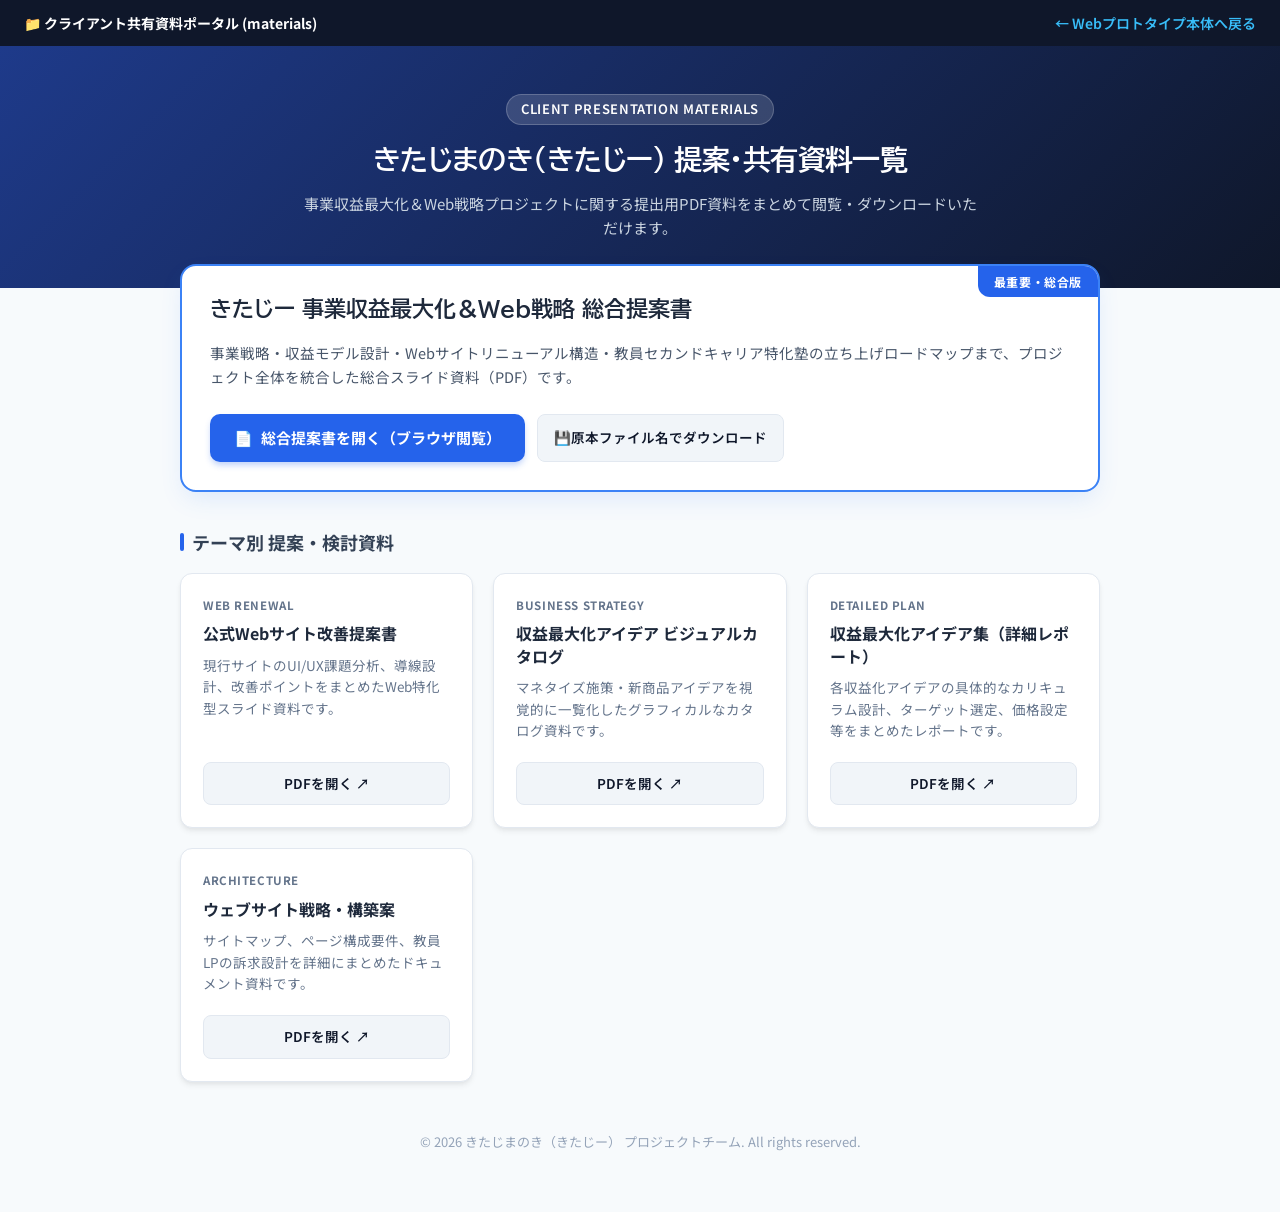
==== materials/index.html @ 417b7b91 "feat: materialsフォルダを新設し、総合提案書PDFおよび共有資料一覧ページを追加" ====
<!DOCTYPE html>
<html lang="ja">
<head>
    <meta charset="UTF-8">
    <meta name="viewport" content="width=device-width, initial-scale=1.0">
    <title>提案・共有資料一覧 | きたじまのき（きたじー）</title>
    <meta name="description" content="きたじまのき（きたじー）事業収益最大化＆Web戦略 提案資料一覧ページです。">
    <link rel="preconnect" href="https://fonts.googleapis.com">
    <link rel="preconnect" href="https://fonts.gstatic.com" crossorigin>
    <link href="https://fonts.googleapis.com/css2?family=BIZ+UDPGothic:wght@400;700&family=Inter:wght@400;600;700&family=Noto+Sans+JP:wght@400;500;700&display=swap" rel="stylesheet">
    <style>
        :root {
            --primary: #1a365d;
            --primary-accent: #2b6cb0;
            --accent-orange: #dd6b20;
            --bg-page: #f7fafc;
            --surface: #ffffff;
            --text-main: #2d3748;
            --text-muted: #718096;
            --border: #e2e8f0;
            --radius-md: 12px;
            --shadow: 0 4px 6px -1px rgba(0,0,0,0.07), 0 2px 4px -1px rgba(0,0,0,0.04);
            --shadow-hover: 0 10px 15px -3px rgba(0,0,0,0.1), 0 4px 6px -2px rgba(0,0,0,0.05);
        }

        * {
            box-sizing: border-box;
            margin: 0;
            padding: 0;
        }

        body {
            font-family: 'Noto Sans JP', 'Inter', sans-serif;
            background-color: var(--bg-page);
            color: var(--text-main);
            line-height: 1.6;
            padding-bottom: 60px;
        }

        /* 上部ナビバー */
        .top-bar {
            background: #0f172a;
            color: #fff;
            padding: 12px 24px;
            display: flex;
            justify-content: space-between;
            align-items: center;
            font-size: 14px;
        }
        .top-bar a {
            color: #38bdf8;
            text-decoration: none;
            font-weight: 600;
            transition: color 0.2s;
        }
        .top-bar a:hover {
            color: #bae6fd;
            text-decoration: underline;
        }

        /* ヘッダーエリア */
        .header {
            background: linear-gradient(135deg, #1e3a8a 0%, #0f172a 100%);
            color: white;
            padding: 48px 24px;
            text-align: center;
        }
        .header-badge {
            display: inline-block;
            background: rgba(255, 255, 255, 0.15);
            padding: 4px 14px;
            border-radius: 9999px;
            font-size: 13px;
            font-weight: 600;
            letter-spacing: 0.05em;
            margin-bottom: 12px;
            border: 1px solid rgba(255, 255, 255, 0.2);
        }
        .header h1 {
            font-size: 28px;
            font-weight: 800;
            letter-spacing: -0.02em;
            margin-bottom: 10px;
            font-family: 'BIZ UDPGothic', sans-serif;
        }
        .header p {
            color: #cbd5e1;
            font-size: 15px;
            max-width: 680px;
            margin: 0 auto;
        }

        /* メインコンテンツ */
        .container {
            max-width: 960px;
            margin: -24px auto 0;
            padding: 0 20px;
        }

        /* 注目のメイン資料カード */
        .featured-card {
            background: var(--surface);
            border-radius: 16px;
            border: 2px solid #3b82f6;
            padding: 28px;
            box-shadow: 0 10px 25px -5px rgba(59, 130, 246, 0.15);
            margin-bottom: 32px;
            position: relative;
            overflow: hidden;
        }
        .featured-badge {
            position: absolute;
            top: 0;
            right: 0;
            background: #2563eb;
            color: white;
            font-size: 12px;
            font-weight: 700;
            padding: 6px 16px;
            border-bottom-left-radius: 12px;
            letter-spacing: 0.05em;
        }
        .featured-content {
            display: flex;
            flex-direction: column;
            gap: 16px;
        }
        .featured-title {
            font-size: 22px;
            font-weight: 800;
            color: #1e293b;
            font-family: 'BIZ UDPGothic', sans-serif;
            line-height: 1.4;
        }
        .featured-desc {
            color: #475569;
            font-size: 14.5px;
            line-height: 1.7;
        }
        .btn-group {
            display: flex;
            gap: 12px;
            flex-wrap: wrap;
            margin-top: 8px;
        }
        .btn-primary {
            display: inline-flex;
            align-items: center;
            gap: 8px;
            background: #2563eb;
            color: white;
            padding: 12px 24px;
            border-radius: 10px;
            text-decoration: none;
            font-weight: 700;
            font-size: 15px;
            transition: all 0.2s;
            box-shadow: 0 4px 6px -1px rgba(37, 99, 235, 0.3);
        }
        .btn-primary:hover {
            background: #1d4ed8;
            transform: translateY(-1px);
            box-shadow: 0 6px 10px -1px rgba(37, 99, 235, 0.4);
        }

        /* セクション見出し */
        .section-title {
            font-size: 18px;
            font-weight: 700;
            color: #334155;
            margin: 36px 0 16px;
            display: flex;
            align-items: center;
            gap: 8px;
        }
        .section-title::before {
            content: '';
            display: inline-block;
            width: 4px;
            height: 18px;
            background: #2563eb;
            border-radius: 2px;
        }

        /* グリッドカード */
        .materials-grid {
            display: grid;
            grid-template-columns: repeat(auto-fill, minmax(280px, 1fr));
            gap: 20px;
        }
        .card {
            background: var(--surface);
            border-radius: var(--radius-md);
            border: 1px solid var(--border);
            padding: 22px;
            display: flex;
            flex-direction: column;
            justify-content: space-between;
            box-shadow: var(--shadow);
            transition: transform 0.2s, box-shadow 0.2s;
        }
        .card:hover {
            transform: translateY(-3px);
            box-shadow: var(--shadow-hover);
        }
        .card-tag {
            font-size: 11.5px;
            font-weight: 700;
            color: #64748b;
            text-transform: uppercase;
            letter-spacing: 0.05em;
            margin-bottom: 8px;
        }
        .card-title {
            font-size: 16px;
            font-weight: 700;
            color: #1e293b;
            margin-bottom: 10px;
            line-height: 1.4;
        }
        .card-desc {
            font-size: 13.5px;
            color: #64748b;
            line-height: 1.6;
            margin-bottom: 20px;
            flex-grow: 1;
        }
        .card-btn {
            display: inline-flex;
            justify-content: center;
            align-items: center;
            background: #f1f5f9;
            color: #0f172a;
            padding: 10px 16px;
            border-radius: 8px;
            text-decoration: none;
            font-weight: 600;
            font-size: 13.5px;
            border: 1px solid #e2e8f0;
            transition: all 0.2s;
        }
        .card-btn:hover {
            background: #e2e8f0;
            color: #000;
        }

        /* フッター */
        .footer {
            text-align: center;
            margin-top: 50px;
            color: #94a3b8;
            font-size: 13px;
        }

        @media (max-width: 640px) {
            .header h1 { font-size: 22px; }
            .featured-title { font-size: 18px; }
            .materials-grid { grid-template-columns: 1fr; }
        }
    </style>
</head>
<body>

    <!-- 最上部バー -->
    <div class="top-bar">
        <div>📁 <strong>クライアント共有資料ポータル (materials)</strong></div>
        <div>
            <a href="../index.html">← Webプロトタイプ本体へ戻る</a>
        </div>
    </div>

    <!-- ヘッダー -->
    <header class="header">
        <div class="header-badge">CLIENT PRESENTATION MATERIALS</div>
        <h1>きたじまのき（きたじー） 提案・共有資料一覧</h1>
        <p>事業収益最大化＆Web戦略プロジェクトに関する提出用PDF資料をまとめて閲覧・ダウンロードいただけます。</p>
    </header>

    <main class="container">

        <!-- 最重要：総合提案書 -->
        <section class="featured-card">
            <div class="featured-badge">最重要・総合版</div>
            <div class="featured-content">
                <h2 class="featured-title">きたじー 事業収益最大化＆Web戦略 総合提案書</h2>
                <p class="featured-desc">
                    事業戦略・収益モデル設計・Webサイトリニューアル構造・教員セカンドキャリア特化塾の立ち上げロードマップまで、プロジェクト全体を統合した総合スライド資料（PDF）です。
                </p>
                <div class="btn-group">
                    <a href="proposal.pdf" target="_blank" class="btn-primary">
                        <span>📄</span> 総合提案書を開く（ブラウザ閲覧）
                    </a>
                    <a href="きたじー_事業収益最大化＆Web戦略_総合提案書.pdf" download class="card-btn">
                        <span>💾</span> 原本ファイル名でダウンロード
                    </a>
                </div>
            </div>
        </section>

        <!-- 各テーマ別 提案資料 -->
        <h3 class="section-title">テーマ別 提案・検討資料</h3>
        <div class="materials-grid">

            <div class="card">
                <div>
                    <div class="card-tag">Web Renewal</div>
                    <h4 class="card-title">公式Webサイト改善提案書</h4>
                    <p class="card-desc">現行サイトのUI/UX課題分析、導線設計、改善ポイントをまとめたWeb特化型スライド資料です。</p>
                </div>
                <a href="きたじー_公式Webサイト改善提案書.pdf" target="_blank" class="card-btn">PDFを開く ↗</a>
            </div>

            <div class="card">
                <div>
                    <div class="card-tag">Business Strategy</div>
                    <h4 class="card-title">収益最大化アイデア ビジュアルカタログ</h4>
                    <p class="card-desc">マネタイズ施策・新商品アイデアを視覚的に一覧化したグラフィカルなカタログ資料です。</p>
                </div>
                <a href="きたじー_収益最大化アイデア_ビジュアルカタログ.pdf" target="_blank" class="card-btn">PDFを開く ↗</a>
            </div>

            <div class="card">
                <div>
                    <div class="card-tag">Detailed Plan</div>
                    <h4 class="card-title">収益最大化アイデア集（詳細レポート）</h4>
                    <p class="card-desc">各収益化アイデアの具体的なカリキュラム設計、ターゲット選定、価格設定等をまとめたレポートです。</p>
                </div>
                <a href="きたじー_収益最大化アイデア集.pdf" target="_blank" class="card-btn">PDFを開く ↗</a>
            </div>

            <div class="card">
                <div>
                    <div class="card-tag">Architecture</div>
                    <h4 class="card-title">ウェブサイト戦略・構築案</h4>
                    <p class="card-desc">サイトマップ、ページ構成要件、教員LPの訴求設計を詳細にまとめたドキュメント資料です。</p>
                </div>
                <a href="きたじー_ウェブサイト戦略・構築案.pdf" target="_blank" class="card-btn">PDFを開く ↗</a>
            </div>

        </div>

        <div class="footer">
            <p>© 2026 きたじまのき（きたじー） プロジェクトチーム. All rights reserved.</p>
        </div>

    </main>

</body>
</html>
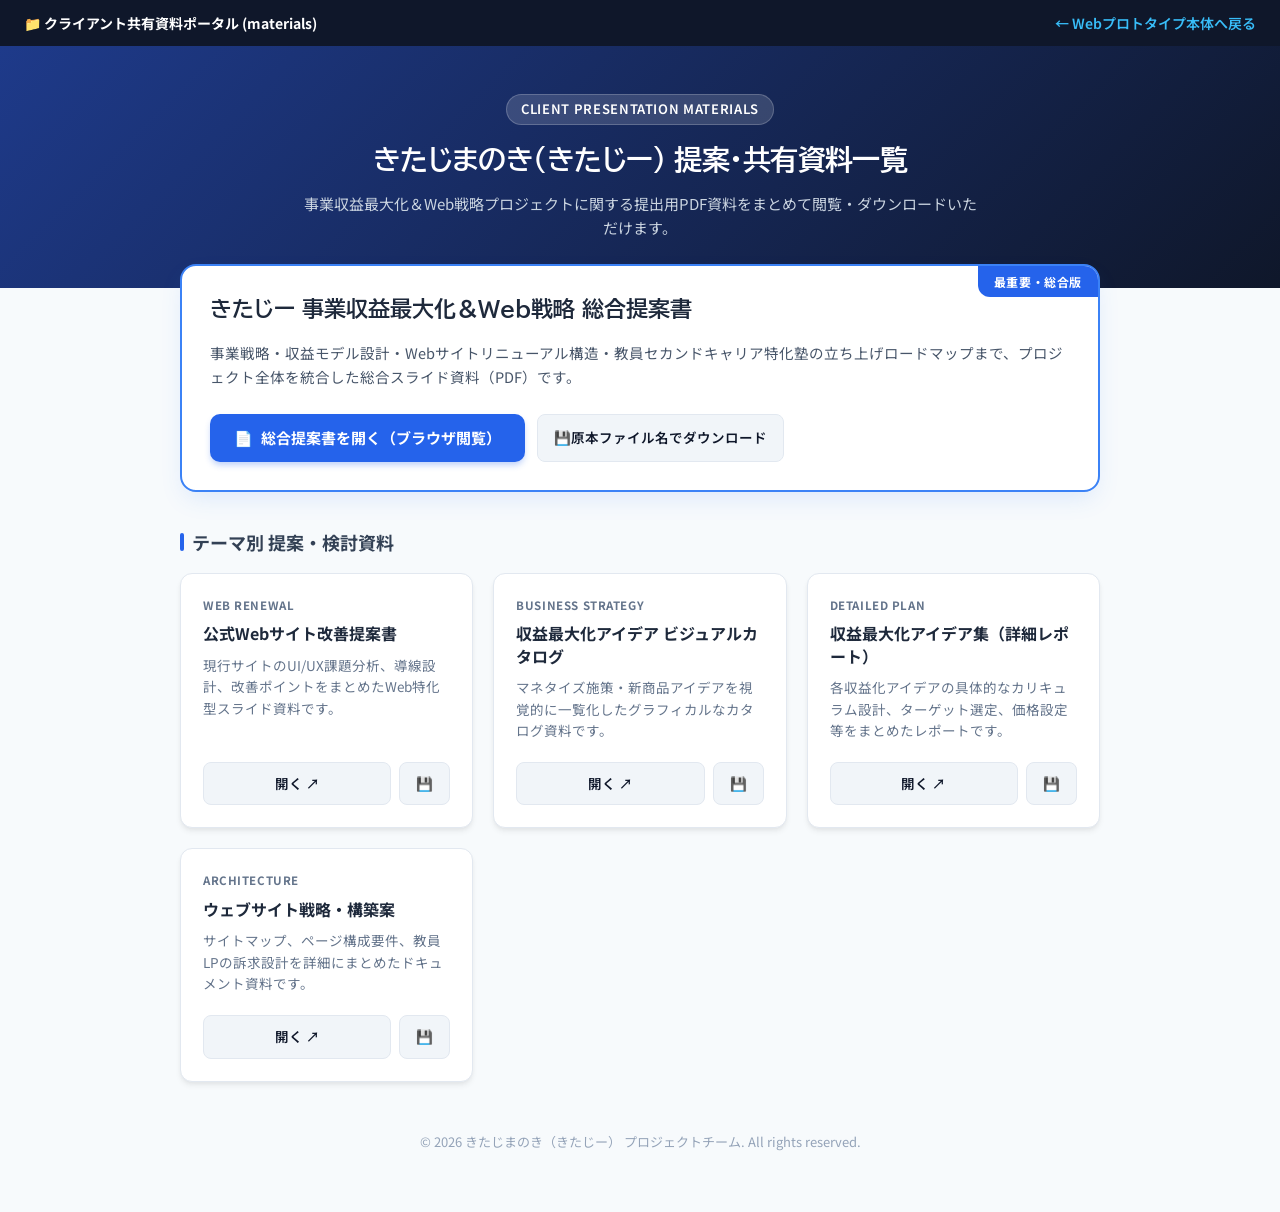
==== commit ff646d17: "feat: 01_完成成果物_PDFの全資料および各直リンクエイリアスをmaterialsに配備" ====
--- a/materials/index.html
+++ b/materials/index.html
@@ -307,7 +307,10 @@
                     <h4 class="card-title">公式Webサイト改善提案書</h4>
                     <p class="card-desc">現行サイトのUI/UX課題分析、導線設計、改善ポイントをまとめたWeb特化型スライド資料です。</p>
                 </div>
-                <a href="きたじー_公式Webサイト改善提案書.pdf" target="_blank" class="card-btn">PDFを開く ↗</a>
+                <div style="display:flex; gap:8px;">
+                    <a href="web_improvement.pdf" target="_blank" class="card-btn" style="flex:1;">開く ↗</a>
+                    <a href="きたじー_公式Webサイト改善提案書.pdf" download class="card-btn" title="原本ダウンロード">💾</a>
+                </div>
             </div>
 
             <div class="card">
@@ -316,7 +319,10 @@
                     <h4 class="card-title">収益最大化アイデア ビジュアルカタログ</h4>
                     <p class="card-desc">マネタイズ施策・新商品アイデアを視覚的に一覧化したグラフィカルなカタログ資料です。</p>
                 </div>
-                <a href="きたじー_収益最大化アイデア_ビジュアルカタログ.pdf" target="_blank" class="card-btn">PDFを開く ↗</a>
+                <div style="display:flex; gap:8px;">
+                    <a href="idea_catalog.pdf" target="_blank" class="card-btn" style="flex:1;">開く ↗</a>
+                    <a href="きたじー_収益最大化アイデア_ビジュアルカタログ.pdf" download class="card-btn" title="原本ダウンロード">💾</a>
+                </div>
             </div>
 
             <div class="card">
@@ -325,7 +331,10 @@
                     <h4 class="card-title">収益最大化アイデア集（詳細レポート）</h4>
                     <p class="card-desc">各収益化アイデアの具体的なカリキュラム設計、ターゲット選定、価格設定等をまとめたレポートです。</p>
                 </div>
-                <a href="きたじー_収益最大化アイデア集.pdf" target="_blank" class="card-btn">PDFを開く ↗</a>
+                <div style="display:flex; gap:8px;">
+                    <a href="idea_collection.pdf" target="_blank" class="card-btn" style="flex:1;">開く ↗</a>
+                    <a href="きたじー_収益最大化アイデア集.pdf" download class="card-btn" title="原本ダウンロード">💾</a>
+                </div>
             </div>
 
             <div class="card">
@@ -334,7 +343,10 @@
                     <h4 class="card-title">ウェブサイト戦略・構築案</h4>
                     <p class="card-desc">サイトマップ、ページ構成要件、教員LPの訴求設計を詳細にまとめたドキュメント資料です。</p>
                 </div>
-                <a href="きたじー_ウェブサイト戦略・構築案.pdf" target="_blank" class="card-btn">PDFを開く ↗</a>
+                <div style="display:flex; gap:8px;">
+                    <a href="web_strategy.pdf" target="_blank" class="card-btn" style="flex:1;">開く ↗</a>
+                    <a href="きたじー_ウェブサイト戦略・構築案.pdf" download class="card-btn" title="原本ダウンロード">💾</a>
+                </div>
             </div>
 
         </div>
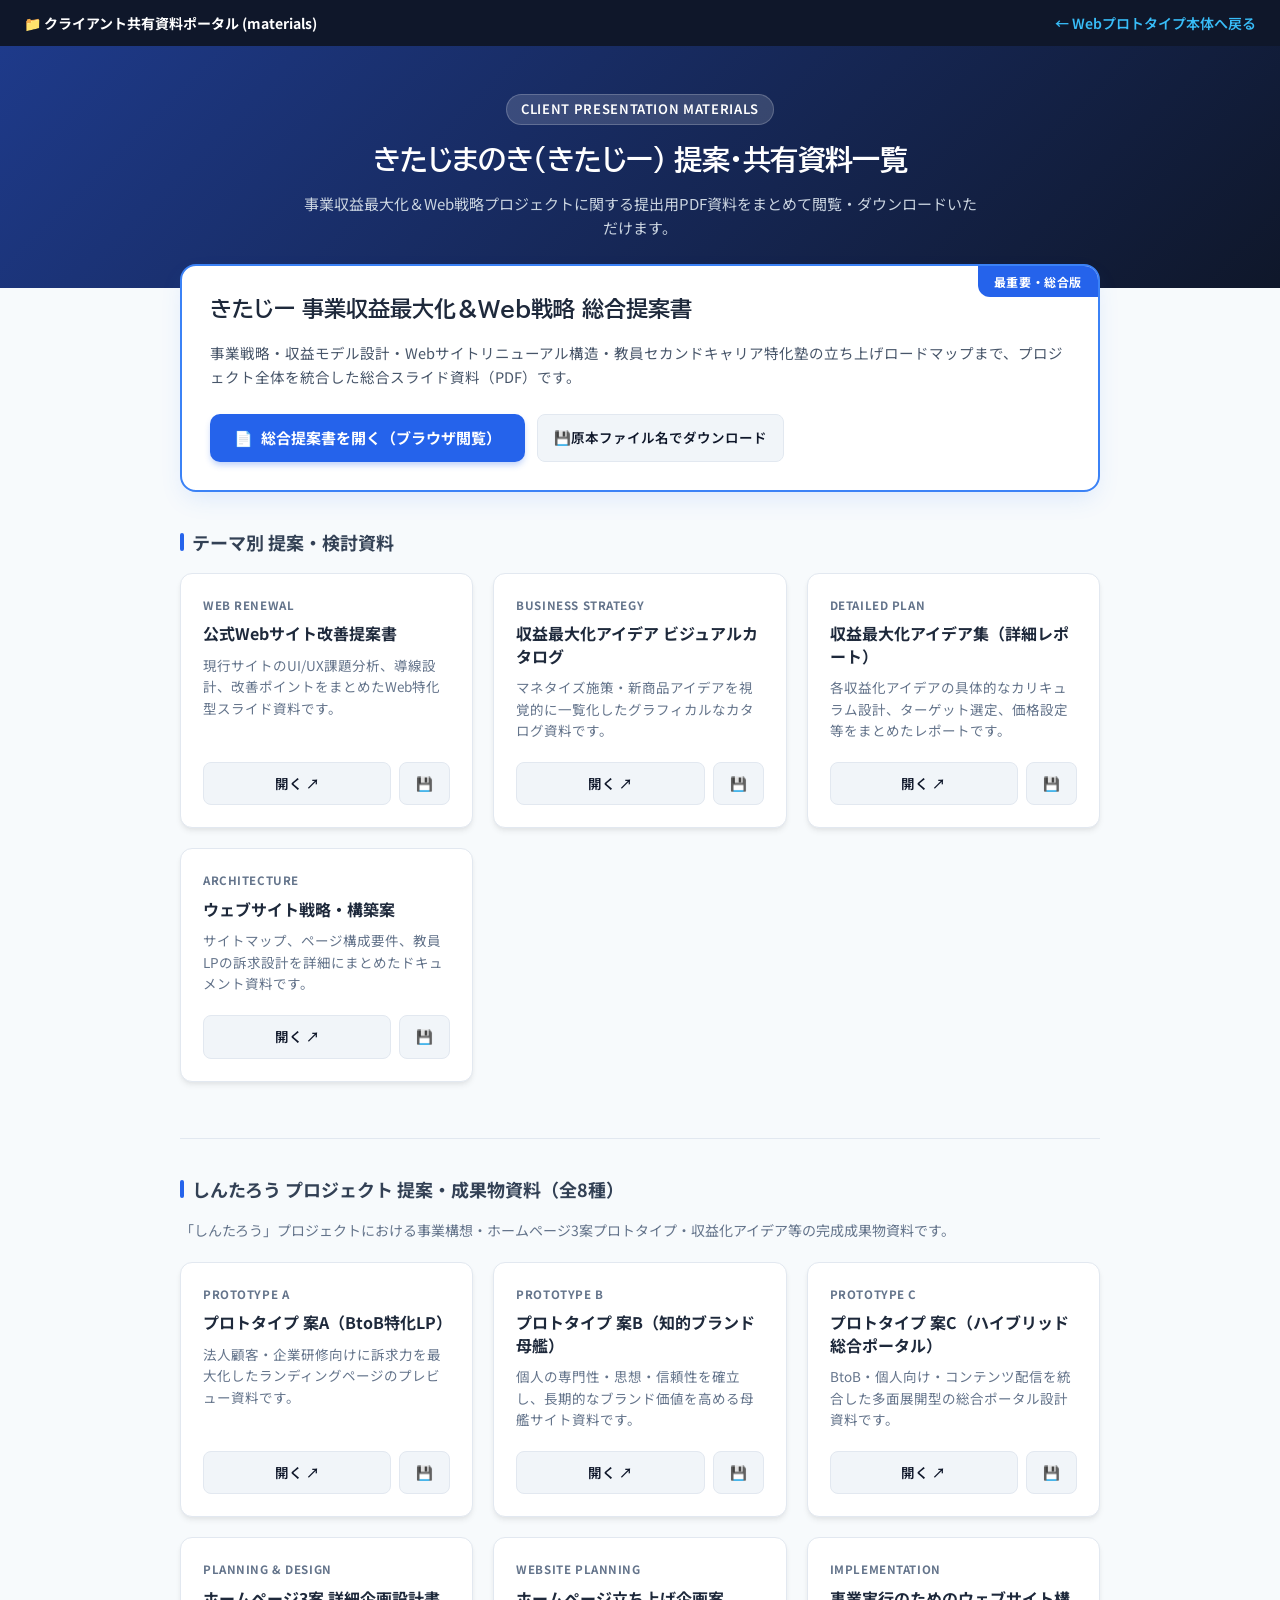
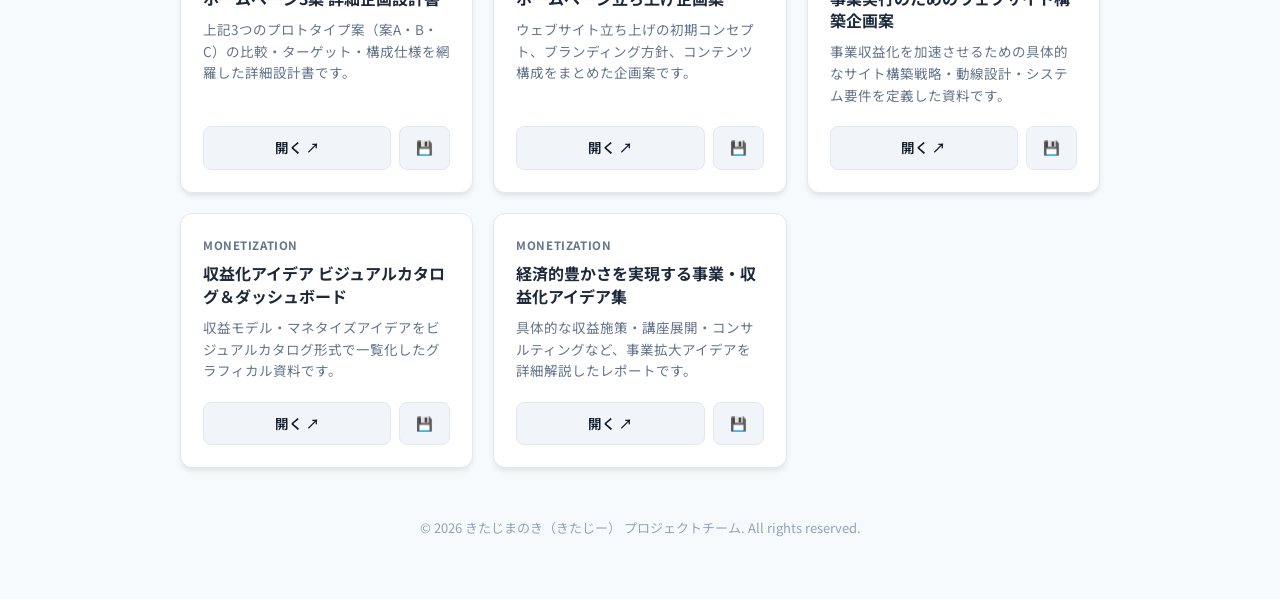
==== commit d7bcfc94: "feat: しんたろう様プロジェクト成果物PDF（全8種）をmaterials/shintaroに追加" ====
--- a/materials/index.html
+++ b/materials/index.html
@@ -351,6 +351,112 @@
 
         </div>
 
+        <!-- しんたろう プロジェクト資料セクション -->
+        <h3 class="section-title" style="margin-top:56px; border-top:1px solid #e2e8f0; padding-top:36px;">しんたろう プロジェクト 提案・成果物資料（全8種）</h3>
+        <p style="color:#64748b; font-size:14px; margin-bottom:20px;">
+            「しんたろう」プロジェクトにおける事業構想・ホームページ3案プロトタイプ・収益化アイデア等の完成成果物資料です。
+        </p>
+
+        <div class="materials-grid">
+
+            <div class="card">
+                <div>
+                    <div class="card-tag">Prototype A</div>
+                    <h4 class="card-title">プロトタイプ 案A（BtoB特化LP）</h4>
+                    <p class="card-desc">法人顧客・企業研修向けに訴求力を最大化したランディングページのプレビュー資料です。</p>
+                </div>
+                <div style="display:flex; gap:8px;">
+                    <a href="shintaro/proto_a_btob.pdf" target="_blank" class="card-btn" style="flex:1;">開く ↗</a>
+                    <a href="shintaro/プロトタイプ_案A_BtoB特化LP.pdf" download class="card-btn" title="原本ダウンロード">💾</a>
+                </div>
+            </div>
+
+            <div class="card">
+                <div>
+                    <div class="card-tag">Prototype B</div>
+                    <h4 class="card-title">プロトタイプ 案B（知的ブランド母艦）</h4>
+                    <p class="card-desc">個人の専門性・思想・信頼性を確立し、長期的なブランド価値を高める母艦サイト資料です。</p>
+                </div>
+                <div style="display:flex; gap:8px;">
+                    <a href="shintaro/proto_b_brand.pdf" target="_blank" class="card-btn" style="flex:1;">開く ↗</a>
+                    <a href="shintaro/プロトタイプ_案B_知的ブランド母艦.pdf" download class="card-btn" title="原本ダウンロード">💾</a>
+                </div>
+            </div>
+
+            <div class="card">
+                <div>
+                    <div class="card-tag">Prototype C</div>
+                    <h4 class="card-title">プロトタイプ 案C（ハイブリッド総合ポータル）</h4>
+                    <p class="card-desc">BtoB・個人向け・コンテンツ配信を統合した多面展開型の総合ポータル設計資料です。</p>
+                </div>
+                <div style="display:flex; gap:8px;">
+                    <a href="shintaro/proto_c_portal.pdf" target="_blank" class="card-btn" style="flex:1;">開く ↗</a>
+                    <a href="shintaro/プロトタイプ_案C_ハイブリッド総合ポータル.pdf" download class="card-btn" title="原本ダウンロード">💾</a>
+                </div>
+            </div>
+
+            <div class="card">
+                <div>
+                    <div class="card-tag">Planning & Design</div>
+                    <h4 class="card-title">ホームページ3案 詳細企画設計書</h4>
+                    <p class="card-desc">上記3つのプロトタイプ案（案A・B・C）の比較・ターゲット・構成仕様を網羅した詳細設計書です。</p>
+                </div>
+                <div style="display:flex; gap:8px;">
+                    <a href="shintaro/hp_3plans_detail.pdf" target="_blank" class="card-btn" style="flex:1;">開く ↗</a>
+                    <a href="shintaro/ホームページ3案_詳細企画設計書.pdf" download class="card-btn" title="原本ダウンロード">💾</a>
+                </div>
+            </div>
+
+            <div class="card">
+                <div>
+                    <div class="card-tag">Website Planning</div>
+                    <h4 class="card-title">ホームページ立ち上げ企画案</h4>
+                    <p class="card-desc">ウェブサイト立ち上げの初期コンセプト、ブランディング方針、コンテンツ構成をまとめた企画案です。</p>
+                </div>
+                <div style="display:flex; gap:8px;">
+                    <a href="shintaro/hp_launch_plan.pdf" target="_blank" class="card-btn" style="flex:1;">開く ↗</a>
+                    <a href="shintaro/ホームページ立ち上げ企画案.pdf" download class="card-btn" title="原本ダウンロード">💾</a>
+                </div>
+            </div>
+
+            <div class="card">
+                <div>
+                    <div class="card-tag">Implementation</div>
+                    <h4 class="card-title">事業実行のためのウェブサイト構築企画案</h4>
+                    <p class="card-desc">事業収益化を加速させるための具体的なサイト構築戦略・動線設計・システム要件を定義した資料です。</p>
+                </div>
+                <div style="display:flex; gap:8px;">
+                    <a href="shintaro/web_construction_plan.pdf" target="_blank" class="card-btn" style="flex:1;">開く ↗</a>
+                    <a href="shintaro/事業実行のためのウェブサイト構築企画案.pdf" download class="card-btn" title="原本ダウンロード">💾</a>
+                </div>
+            </div>
+
+            <div class="card">
+                <div>
+                    <div class="card-tag">Monetization</div>
+                    <h4 class="card-title">収益化アイデア ビジュアルカタログ＆ダッシュボード</h4>
+                    <p class="card-desc">収益モデル・マネタイズアイデアをビジュアルカタログ形式で一覧化したグラフィカル資料です。</p>
+                </div>
+                <div style="display:flex; gap:8px;">
+                    <a href="shintaro/monetize_catalog.pdf" target="_blank" class="card-btn" style="flex:1;">開く ↗</a>
+                    <a href="shintaro/収益化アイデア_ビジュアルカタログ＆ダッシュボード.pdf" download class="card-btn" title="原本ダウンロード">💾</a>
+                </div>
+            </div>
+
+            <div class="card">
+                <div>
+                    <div class="card-tag">Monetization</div>
+                    <h4 class="card-title">経済的豊かさを実現する事業・収益化アイデア集</h4>
+                    <p class="card-desc">具体的な収益施策・講座展開・コンサルティングなど、事業拡大アイデアを詳細解説したレポートです。</p>
+                </div>
+                <div style="display:flex; gap:8px;">
+                    <a href="shintaro/monetize_ideas.pdf" target="_blank" class="card-btn" style="flex:1;">開く ↗</a>
+                    <a href="shintaro/経済的豊かさを実現する事業・収益化アイデア集.pdf" download class="card-btn" title="原本ダウンロード">💾</a>
+                </div>
+            </div>
+
+        </div>
+
         <div class="footer">
             <p>© 2026 きたじまのき（きたじー） プロジェクトチーム. All rights reserved.</p>
         </div>
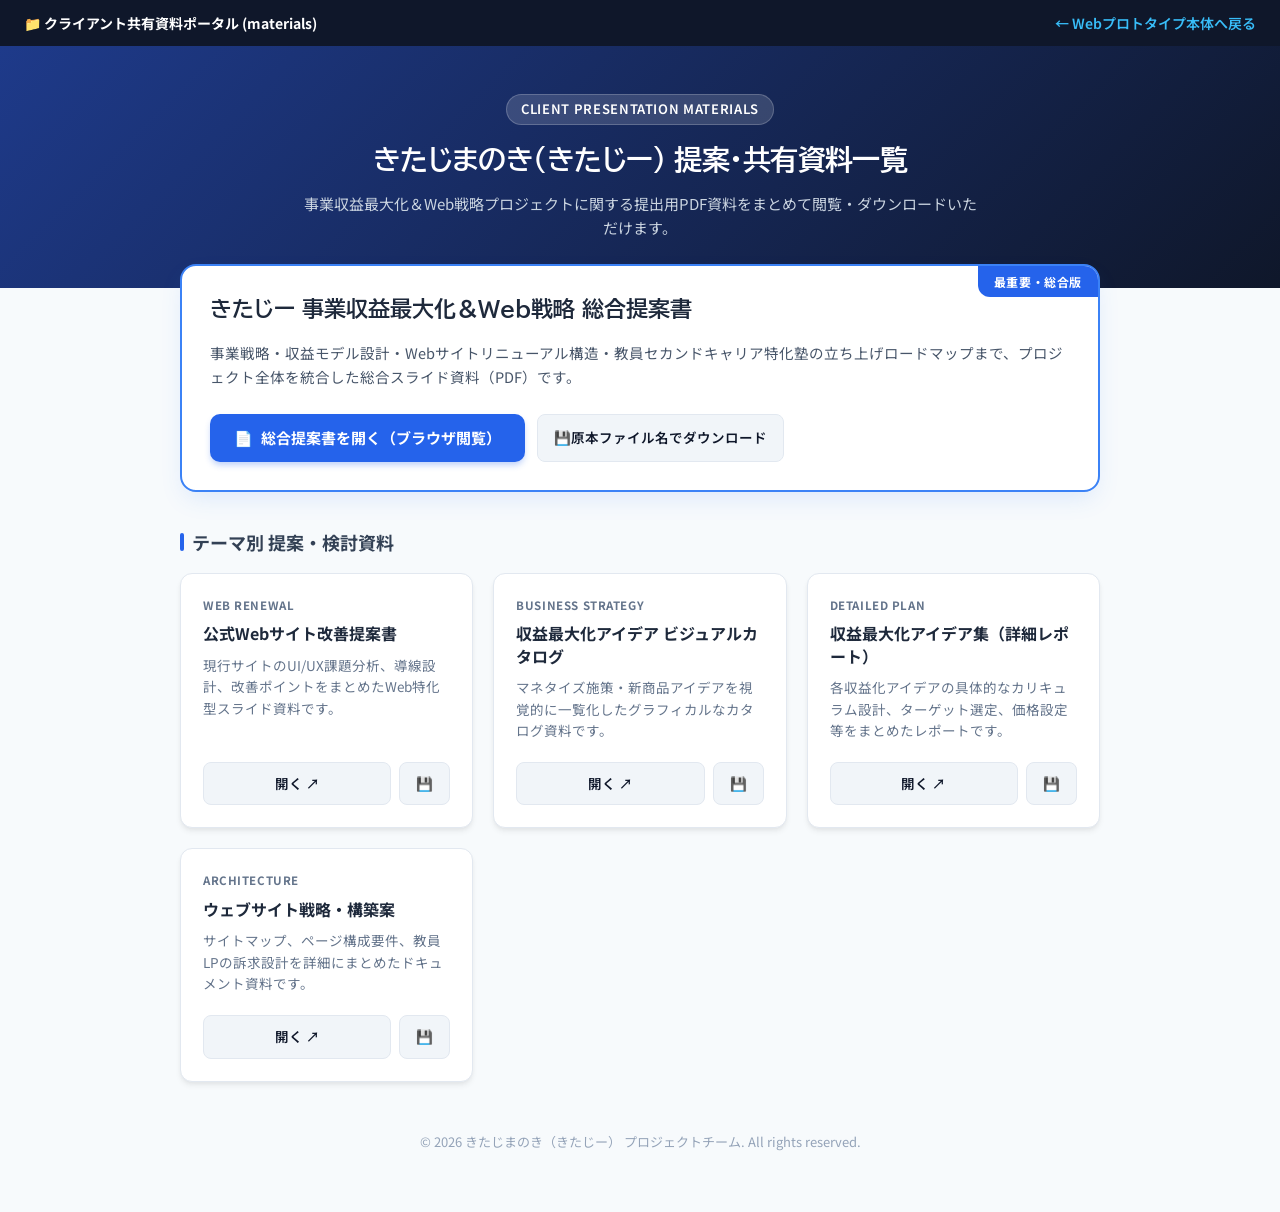
==== commit a03338cf: "fix: materialsからしんたろう資料一覧およびファイルを削除" ====
--- a/materials/index.html
+++ b/materials/index.html
@@ -1,4 +1,4 @@
-<!DOCTYPE html>
+﻿<!DOCTYPE html>
 <html lang="ja">
 <head>
     <meta charset="UTF-8">
@@ -351,112 +351,6 @@
 
         </div>
 
-        <!-- しんたろう プロジェクト資料セクション -->
-        <h3 class="section-title" style="margin-top:56px; border-top:1px solid #e2e8f0; padding-top:36px;">しんたろう プロジェクト 提案・成果物資料（全8種）</h3>
-        <p style="color:#64748b; font-size:14px; margin-bottom:20px;">
-            「しんたろう」プロジェクトにおける事業構想・ホームページ3案プロトタイプ・収益化アイデア等の完成成果物資料です。
-        </p>
-
-        <div class="materials-grid">
-
-            <div class="card">
-                <div>
-                    <div class="card-tag">Prototype A</div>
-                    <h4 class="card-title">プロトタイプ 案A（BtoB特化LP）</h4>
-                    <p class="card-desc">法人顧客・企業研修向けに訴求力を最大化したランディングページのプレビュー資料です。</p>
-                </div>
-                <div style="display:flex; gap:8px;">
-                    <a href="shintaro/proto_a_btob.pdf" target="_blank" class="card-btn" style="flex:1;">開く ↗</a>
-                    <a href="shintaro/プロトタイプ_案A_BtoB特化LP.pdf" download class="card-btn" title="原本ダウンロード">💾</a>
-                </div>
-            </div>
-
-            <div class="card">
-                <div>
-                    <div class="card-tag">Prototype B</div>
-                    <h4 class="card-title">プロトタイプ 案B（知的ブランド母艦）</h4>
-                    <p class="card-desc">個人の専門性・思想・信頼性を確立し、長期的なブランド価値を高める母艦サイト資料です。</p>
-                </div>
-                <div style="display:flex; gap:8px;">
-                    <a href="shintaro/proto_b_brand.pdf" target="_blank" class="card-btn" style="flex:1;">開く ↗</a>
-                    <a href="shintaro/プロトタイプ_案B_知的ブランド母艦.pdf" download class="card-btn" title="原本ダウンロード">💾</a>
-                </div>
-            </div>
-
-            <div class="card">
-                <div>
-                    <div class="card-tag">Prototype C</div>
-                    <h4 class="card-title">プロトタイプ 案C（ハイブリッド総合ポータル）</h4>
-                    <p class="card-desc">BtoB・個人向け・コンテンツ配信を統合した多面展開型の総合ポータル設計資料です。</p>
-                </div>
-                <div style="display:flex; gap:8px;">
-                    <a href="shintaro/proto_c_portal.pdf" target="_blank" class="card-btn" style="flex:1;">開く ↗</a>
-                    <a href="shintaro/プロトタイプ_案C_ハイブリッド総合ポータル.pdf" download class="card-btn" title="原本ダウンロード">💾</a>
-                </div>
-            </div>
-
-            <div class="card">
-                <div>
-                    <div class="card-tag">Planning & Design</div>
-                    <h4 class="card-title">ホームページ3案 詳細企画設計書</h4>
-                    <p class="card-desc">上記3つのプロトタイプ案（案A・B・C）の比較・ターゲット・構成仕様を網羅した詳細設計書です。</p>
-                </div>
-                <div style="display:flex; gap:8px;">
-                    <a href="shintaro/hp_3plans_detail.pdf" target="_blank" class="card-btn" style="flex:1;">開く ↗</a>
-                    <a href="shintaro/ホームページ3案_詳細企画設計書.pdf" download class="card-btn" title="原本ダウンロード">💾</a>
-                </div>
-            </div>
-
-            <div class="card">
-                <div>
-                    <div class="card-tag">Website Planning</div>
-                    <h4 class="card-title">ホームページ立ち上げ企画案</h4>
-                    <p class="card-desc">ウェブサイト立ち上げの初期コンセプト、ブランディング方針、コンテンツ構成をまとめた企画案です。</p>
-                </div>
-                <div style="display:flex; gap:8px;">
-                    <a href="shintaro/hp_launch_plan.pdf" target="_blank" class="card-btn" style="flex:1;">開く ↗</a>
-                    <a href="shintaro/ホームページ立ち上げ企画案.pdf" download class="card-btn" title="原本ダウンロード">💾</a>
-                </div>
-            </div>
-
-            <div class="card">
-                <div>
-                    <div class="card-tag">Implementation</div>
-                    <h4 class="card-title">事業実行のためのウェブサイト構築企画案</h4>
-                    <p class="card-desc">事業収益化を加速させるための具体的なサイト構築戦略・動線設計・システム要件を定義した資料です。</p>
-                </div>
-                <div style="display:flex; gap:8px;">
-                    <a href="shintaro/web_construction_plan.pdf" target="_blank" class="card-btn" style="flex:1;">開く ↗</a>
-                    <a href="shintaro/事業実行のためのウェブサイト構築企画案.pdf" download class="card-btn" title="原本ダウンロード">💾</a>
-                </div>
-            </div>
-
-            <div class="card">
-                <div>
-                    <div class="card-tag">Monetization</div>
-                    <h4 class="card-title">収益化アイデア ビジュアルカタログ＆ダッシュボード</h4>
-                    <p class="card-desc">収益モデル・マネタイズアイデアをビジュアルカタログ形式で一覧化したグラフィカル資料です。</p>
-                </div>
-                <div style="display:flex; gap:8px;">
-                    <a href="shintaro/monetize_catalog.pdf" target="_blank" class="card-btn" style="flex:1;">開く ↗</a>
-                    <a href="shintaro/収益化アイデア_ビジュアルカタログ＆ダッシュボード.pdf" download class="card-btn" title="原本ダウンロード">💾</a>
-                </div>
-            </div>
-
-            <div class="card">
-                <div>
-                    <div class="card-tag">Monetization</div>
-                    <h4 class="card-title">経済的豊かさを実現する事業・収益化アイデア集</h4>
-                    <p class="card-desc">具体的な収益施策・講座展開・コンサルティングなど、事業拡大アイデアを詳細解説したレポートです。</p>
-                </div>
-                <div style="display:flex; gap:8px;">
-                    <a href="shintaro/monetize_ideas.pdf" target="_blank" class="card-btn" style="flex:1;">開く ↗</a>
-                    <a href="shintaro/経済的豊かさを実現する事業・収益化アイデア集.pdf" download class="card-btn" title="原本ダウンロード">💾</a>
-                </div>
-            </div>
-
-        </div>
-
         <div class="footer">
             <p>© 2026 きたじまのき（きたじー） プロジェクトチーム. All rights reserved.</p>
         </div>
